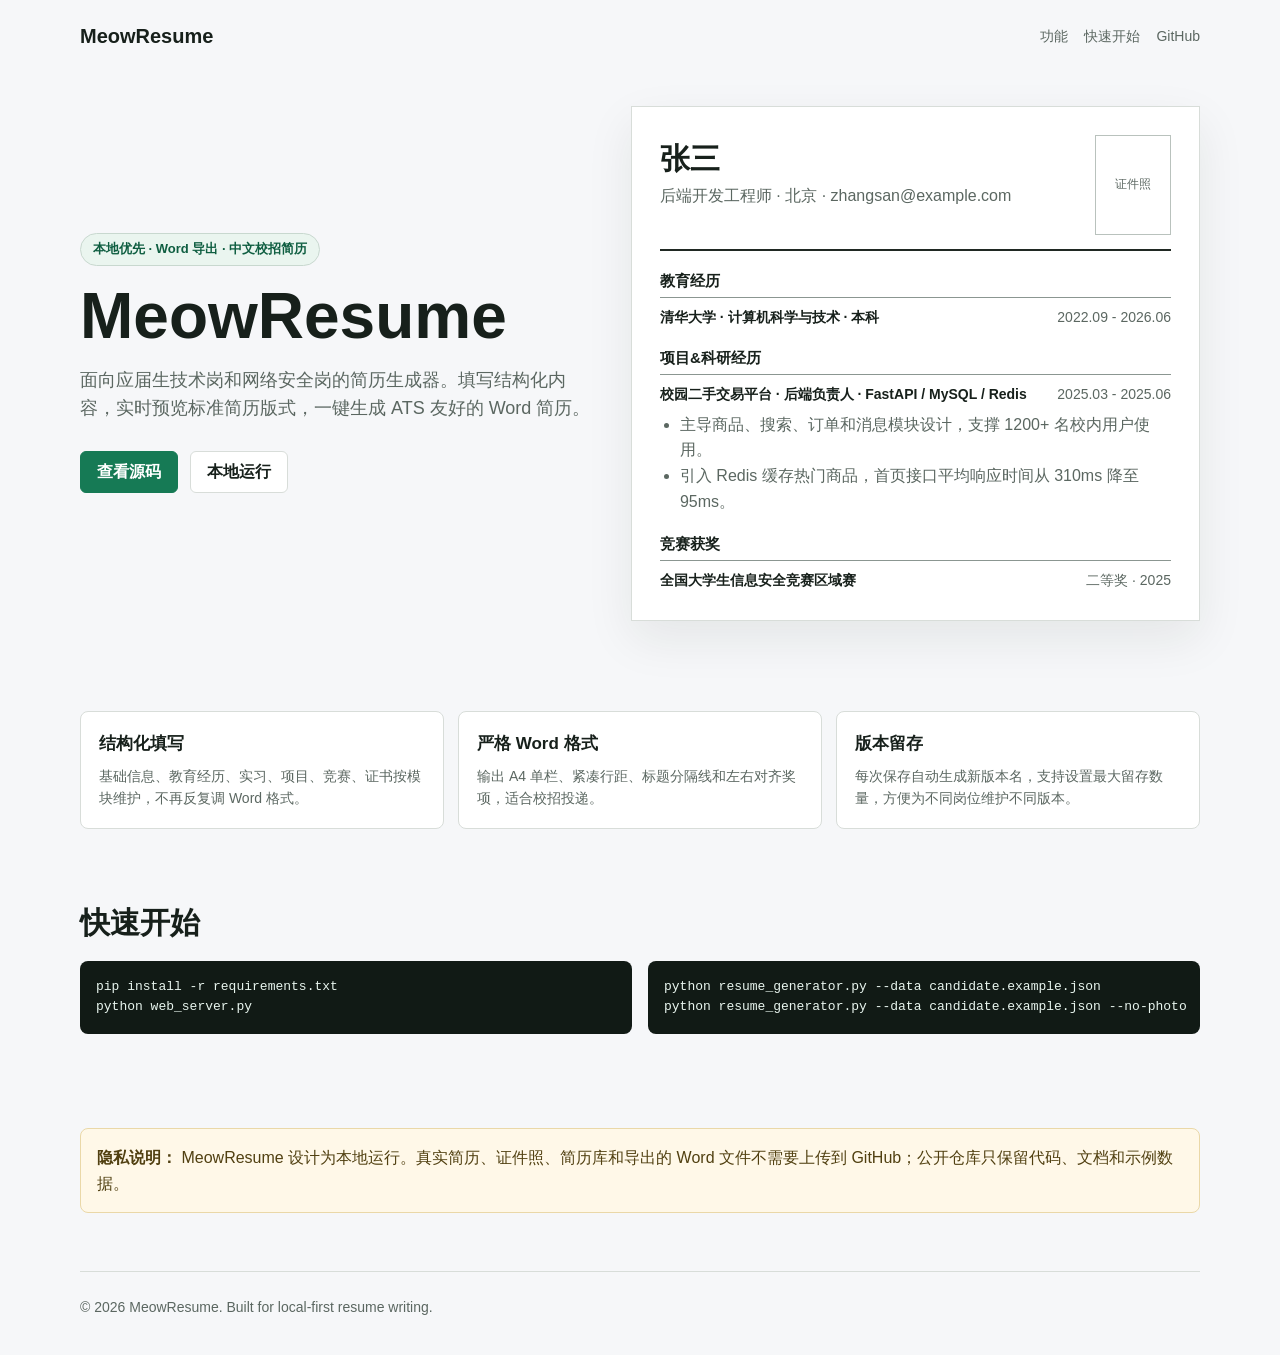
==== docs/index.html @ a23c09a2 "first commit" ====
<!doctype html>
<html lang="zh-CN">
  <head>
    <meta charset="utf-8" />
    <meta name="viewport" content="width=device-width, initial-scale=1" />
    <title>MeowResume - 应届生大厂简历 Word 生成器</title>
    <meta
      name="description"
      content="MeowResume 是一个本地优先的中文简历生成器，填写结构化内容即可生成 ATS 友好的 Word 简历。"
    />
    <style>
      :root {
        --bg: #f6f7f9;
        --ink: #17201b;
        --muted: #5b6761;
        --line: #d8ddd9;
        --panel: #ffffff;
        --accent: #167a55;
        --accent-strong: #0f5e41;
        --soft: #eaf5ef;
        --shadow: 0 18px 45px rgba(20, 38, 30, 0.08);
      }

      * {
        box-sizing: border-box;
      }

      body {
        margin: 0;
        font-family: "Microsoft YaHei", "PingFang SC", "Noto Sans SC", Arial, sans-serif;
        color: var(--ink);
        background: var(--bg);
        line-height: 1.6;
      }

      a {
        color: inherit;
      }

      .wrap {
        width: min(1120px, calc(100% - 36px));
        margin: 0 auto;
      }

      .top {
        display: flex;
        justify-content: space-between;
        align-items: center;
        padding: 20px 0;
      }

      .logo {
        font-weight: 800;
        letter-spacing: 0;
        font-size: 20px;
      }

      .nav {
        display: flex;
        gap: 16px;
        color: var(--muted);
        font-size: 14px;
      }

      .nav a {
        text-decoration: none;
      }

      .hero {
        min-height: 560px;
        display: grid;
        grid-template-columns: minmax(0, 0.95fr) minmax(340px, 1.05fr);
        gap: 36px;
        align-items: center;
        padding: 34px 0 56px;
      }

      .eyebrow {
        display: inline-flex;
        border: 1px solid #c8d8cf;
        background: var(--soft);
        color: var(--accent-strong);
        border-radius: 999px;
        padding: 5px 12px;
        font-size: 13px;
        font-weight: 700;
      }

      h1 {
        margin: 18px 0 16px;
        font-size: clamp(38px, 5vw, 68px);
        line-height: 1.02;
        letter-spacing: 0;
      }

      .lead {
        margin: 0;
        color: var(--muted);
        font-size: 18px;
        max-width: 650px;
      }

      .actions {
        display: flex;
        flex-wrap: wrap;
        gap: 12px;
        margin-top: 28px;
      }

      .btn {
        display: inline-flex;
        align-items: center;
        justify-content: center;
        min-height: 42px;
        padding: 0 16px;
        border-radius: 6px;
        border: 1px solid var(--line);
        text-decoration: none;
        font-weight: 700;
        background: var(--panel);
      }

      .btn.primary {
        background: var(--accent);
        border-color: var(--accent);
        color: #fff;
      }

      .preview {
        background: var(--panel);
        border: 1px solid var(--line);
        box-shadow: var(--shadow);
        padding: 28px;
        min-height: 460px;
      }

      .paper-head {
        display: flex;
        justify-content: space-between;
        gap: 20px;
        align-items: flex-start;
        border-bottom: 2px solid #202923;
        padding-bottom: 14px;
      }

      .paper-head strong {
        font-size: 30px;
        display: block;
      }

      .paper-head span,
      .paper p,
      .paper li {
        color: var(--muted);
      }

      .photo {
        width: 76px;
        height: 100px;
        border: 1px solid #b9c2bd;
        display: grid;
        place-items: center;
        color: var(--muted);
        font-size: 12px;
      }

      .paper h2 {
        font-size: 15px;
        border-bottom: 1px solid #8b9691;
        padding-bottom: 4px;
        margin: 18px 0 8px;
      }

      .row {
        display: grid;
        grid-template-columns: minmax(0, 1fr) max-content;
        gap: 18px;
        font-weight: 700;
        font-size: 14px;
      }

      .row span:last-child {
        color: var(--muted);
        font-weight: 500;
      }

      .paper ul {
        margin: 6px 0 0 20px;
        padding: 0;
      }

      .grid {
        display: grid;
        grid-template-columns: repeat(3, minmax(0, 1fr));
        gap: 14px;
        padding: 34px 0;
      }

      .card {
        background: var(--panel);
        border: 1px solid var(--line);
        border-radius: 8px;
        padding: 18px;
      }

      .card h3 {
        margin: 0 0 8px;
        font-size: 17px;
      }

      .card p {
        margin: 0;
        color: var(--muted);
        font-size: 14px;
      }

      .section {
        padding: 36px 0 58px;
      }

      .section h2 {
        margin: 0 0 14px;
        font-size: 30px;
      }

      .commands {
        display: grid;
        grid-template-columns: repeat(2, minmax(0, 1fr));
        gap: 16px;
      }

      pre {
        margin: 0;
        overflow: auto;
        background: #111a15;
        color: #e8f5ee;
        border-radius: 8px;
        padding: 16px;
        font-size: 13px;
      }

      .privacy {
        background: #fff8e8;
        border: 1px solid #ead8a8;
        border-radius: 8px;
        padding: 16px;
        color: #514011;
      }

      footer {
        border-top: 1px solid var(--line);
        padding: 24px 0 36px;
        color: var(--muted);
        font-size: 14px;
      }

      @media (max-width: 860px) {
        .top,
        .nav,
        .actions {
          align-items: flex-start;
        }

        .top {
          gap: 12px;
          flex-direction: column;
        }

        .hero,
        .grid,
        .commands {
          grid-template-columns: 1fr;
        }

        .hero {
          min-height: 0;
          padding-top: 20px;
        }

        .preview {
          padding: 18px;
        }
      }
    </style>
  </head>
  <body>
    <header class="wrap top">
      <div class="logo">MeowResume</div>
      <nav class="nav" aria-label="页面导航">
        <a href="#features">功能</a>
        <a href="#start">快速开始</a>
        <a href="https://github.com/Mi0uno/MeowResume">GitHub</a>
      </nav>
    </header>

    <main>
      <section class="wrap hero">
        <div>
          <span class="eyebrow">本地优先 · Word 导出 · 中文校招简历</span>
          <h1>MeowResume</h1>
          <p class="lead">
            面向应届生技术岗和网络安全岗的简历生成器。填写结构化内容，实时预览标准简历版式，一键生成 ATS 友好的 Word 简历。
          </p>
          <div class="actions">
            <a class="btn primary" href="https://github.com/Mi0uno/MeowResume">查看源码</a>
            <a class="btn" href="#start">本地运行</a>
          </div>
        </div>

        <div class="preview paper" aria-label="简历效果示意">
          <div class="paper-head">
            <div>
              <strong>张三</strong>
              <span>后端开发工程师 · 北京 · zhangsan@example.com</span>
            </div>
            <div class="photo">证件照</div>
          </div>

          <h2>教育经历</h2>
          <div class="row">
            <span>清华大学 · 计算机科学与技术 · 本科</span>
            <span>2022.09 - 2026.06</span>
          </div>

          <h2>项目&科研经历</h2>
          <div class="row">
            <span>校园二手交易平台 · 后端负责人 · FastAPI / MySQL / Redis</span>
            <span>2025.03 - 2025.06</span>
          </div>
          <ul>
            <li>主导商品、搜索、订单和消息模块设计，支撑 1200+ 名校内用户使用。</li>
            <li>引入 Redis 缓存热门商品，首页接口平均响应时间从 310ms 降至 95ms。</li>
          </ul>

          <h2>竞赛获奖</h2>
          <div class="row">
            <span>全国大学生信息安全竞赛区域赛</span>
            <span>二等奖 · 2025</span>
          </div>
        </div>
      </section>

      <section class="wrap grid" id="features">
        <article class="card">
          <h3>结构化填写</h3>
          <p>基础信息、教育经历、实习、项目、竞赛、证书按模块维护，不再反复调 Word 格式。</p>
        </article>
        <article class="card">
          <h3>严格 Word 格式</h3>
          <p>输出 A4 单栏、紧凑行距、标题分隔线和左右对齐奖项，适合校招投递。</p>
        </article>
        <article class="card">
          <h3>版本留存</h3>
          <p>每次保存自动生成新版本名，支持设置最大留存数量，方便为不同岗位维护不同版本。</p>
        </article>
      </section>

      <section class="wrap section" id="start">
        <h2>快速开始</h2>
        <div class="commands">
          <pre><code>pip install -r requirements.txt
python web_server.py</code></pre>
          <pre><code>python resume_generator.py --data candidate.example.json
python resume_generator.py --data candidate.example.json --no-photo</code></pre>
        </div>
      </section>

      <section class="wrap section">
        <div class="privacy">
          <strong>隐私说明：</strong>
          MeowResume 设计为本地运行。真实简历、证件照、简历库和导出的 Word 文件不需要上传到 GitHub；公开仓库只保留代码、文档和示例数据。
        </div>
      </section>
    </main>

    <footer class="wrap">
      © 2026 MeowResume. Built for local-first resume writing.
    </footer>
  </body>
</html>
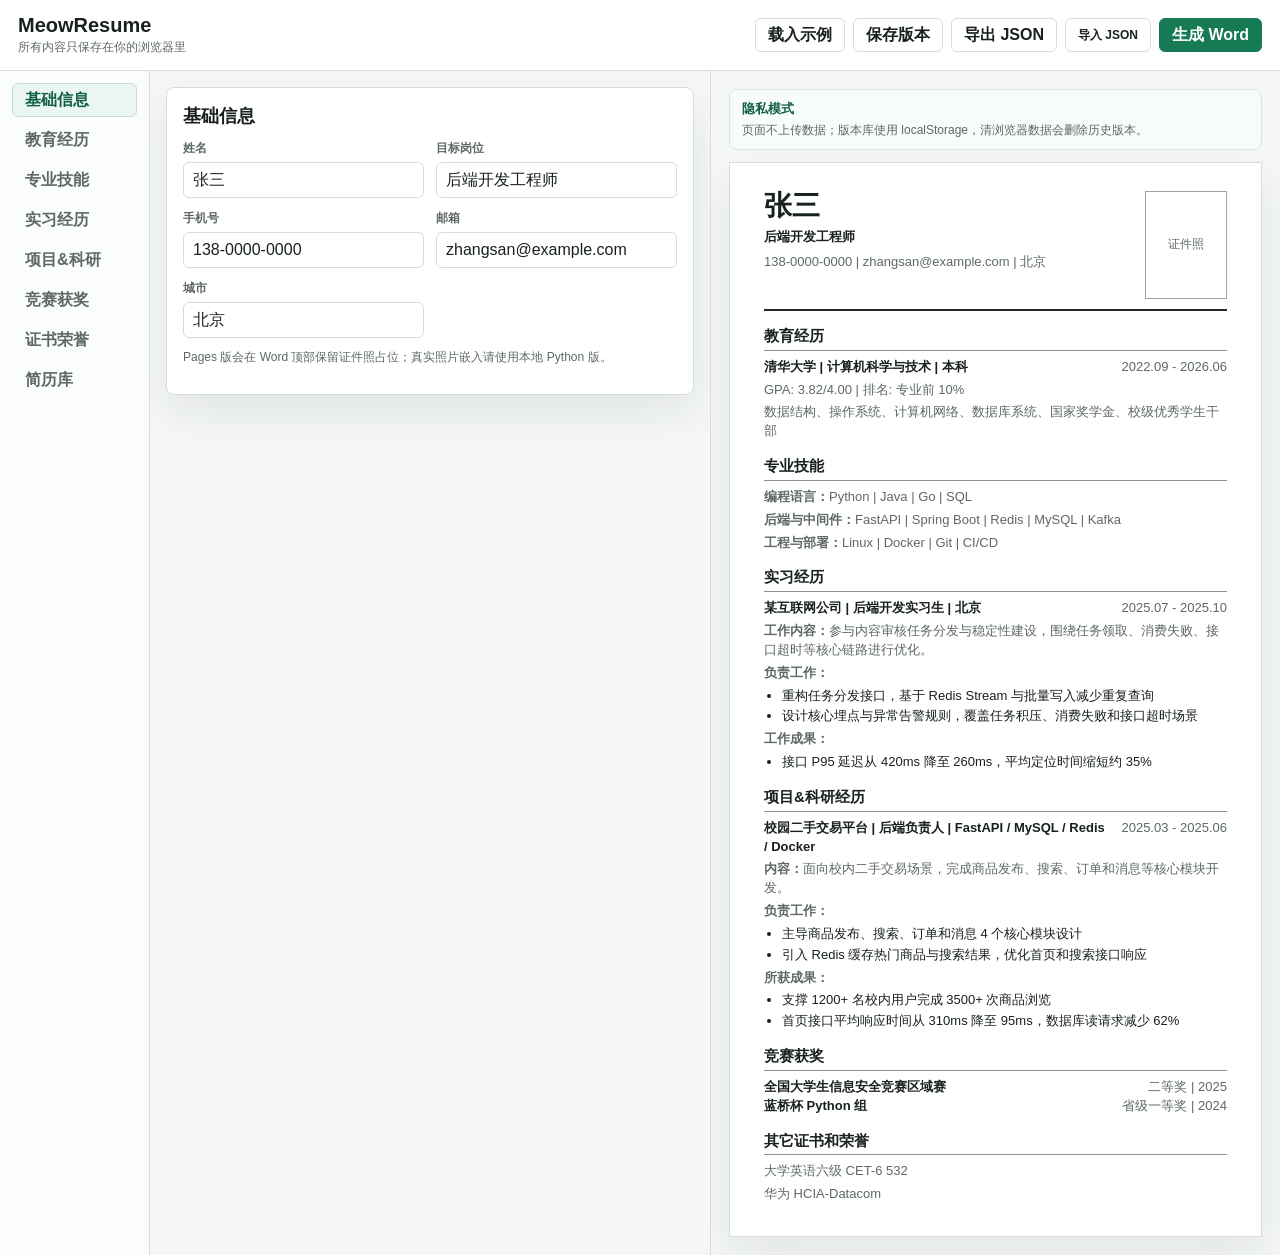
==== commit ef41065f: "Add static GitHub Pages resume builder" ====
--- a/docs/index.html
+++ b/docs/index.html
@@ -3,378 +3,45 @@
   <head>
     <meta charset="utf-8" />
     <meta name="viewport" content="width=device-width, initial-scale=1" />
-    <title>MeowResume - 应届生大厂简历 Word 生成器</title>
+    <title>MeowResume - 在线简历生成器</title>
     <meta
       name="description"
-      content="MeowResume 是一个本地优先的中文简历生成器，填写结构化内容即可生成 ATS 友好的 Word 简历。"
+      content="MeowResume 是一个浏览器本地运行的中文简历生成器，填写内容即可直接生成 Word 简历。"
     />
-    <style>
-      :root {
-        --bg: #f6f7f9;
-        --ink: #17201b;
-        --muted: #5b6761;
-        --line: #d8ddd9;
-        --panel: #ffffff;
-        --accent: #167a55;
-        --accent-strong: #0f5e41;
-        --soft: #eaf5ef;
-        --shadow: 0 18px 45px rgba(20, 38, 30, 0.08);
-      }
-
-      * {
-        box-sizing: border-box;
-      }
-
-      body {
-        margin: 0;
-        font-family: "Microsoft YaHei", "PingFang SC", "Noto Sans SC", Arial, sans-serif;
-        color: var(--ink);
-        background: var(--bg);
-        line-height: 1.6;
-      }
-
-      a {
-        color: inherit;
-      }
-
-      .wrap {
-        width: min(1120px, calc(100% - 36px));
-        margin: 0 auto;
-      }
-
-      .top {
-        display: flex;
-        justify-content: space-between;
-        align-items: center;
-        padding: 20px 0;
-      }
-
-      .logo {
-        font-weight: 800;
-        letter-spacing: 0;
-        font-size: 20px;
-      }
-
-      .nav {
-        display: flex;
-        gap: 16px;
-        color: var(--muted);
-        font-size: 14px;
-      }
-
-      .nav a {
-        text-decoration: none;
-      }
-
-      .hero {
-        min-height: 560px;
-        display: grid;
-        grid-template-columns: minmax(0, 0.95fr) minmax(340px, 1.05fr);
-        gap: 36px;
-        align-items: center;
-        padding: 34px 0 56px;
-      }
-
-      .eyebrow {
-        display: inline-flex;
-        border: 1px solid #c8d8cf;
-        background: var(--soft);
-        color: var(--accent-strong);
-        border-radius: 999px;
-        padding: 5px 12px;
-        font-size: 13px;
-        font-weight: 700;
-      }
-
-      h1 {
-        margin: 18px 0 16px;
-        font-size: clamp(38px, 5vw, 68px);
-        line-height: 1.02;
-        letter-spacing: 0;
-      }
-
-      .lead {
-        margin: 0;
-        color: var(--muted);
-        font-size: 18px;
-        max-width: 650px;
-      }
-
-      .actions {
-        display: flex;
-        flex-wrap: wrap;
-        gap: 12px;
-        margin-top: 28px;
-      }
-
-      .btn {
-        display: inline-flex;
-        align-items: center;
-        justify-content: center;
-        min-height: 42px;
-        padding: 0 16px;
-        border-radius: 6px;
-        border: 1px solid var(--line);
-        text-decoration: none;
-        font-weight: 700;
-        background: var(--panel);
-      }
-
-      .btn.primary {
-        background: var(--accent);
-        border-color: var(--accent);
-        color: #fff;
-      }
-
-      .preview {
-        background: var(--panel);
-        border: 1px solid var(--line);
-        box-shadow: var(--shadow);
-        padding: 28px;
-        min-height: 460px;
-      }
-
-      .paper-head {
-        display: flex;
-        justify-content: space-between;
-        gap: 20px;
-        align-items: flex-start;
-        border-bottom: 2px solid #202923;
-        padding-bottom: 14px;
-      }
-
-      .paper-head strong {
-        font-size: 30px;
-        display: block;
-      }
-
-      .paper-head span,
-      .paper p,
-      .paper li {
-        color: var(--muted);
-      }
-
-      .photo {
-        width: 76px;
-        height: 100px;
-        border: 1px solid #b9c2bd;
-        display: grid;
-        place-items: center;
-        color: var(--muted);
-        font-size: 12px;
-      }
-
-      .paper h2 {
-        font-size: 15px;
-        border-bottom: 1px solid #8b9691;
-        padding-bottom: 4px;
-        margin: 18px 0 8px;
-      }
-
-      .row {
-        display: grid;
-        grid-template-columns: minmax(0, 1fr) max-content;
-        gap: 18px;
-        font-weight: 700;
-        font-size: 14px;
-      }
-
-      .row span:last-child {
-        color: var(--muted);
-        font-weight: 500;
-      }
-
-      .paper ul {
-        margin: 6px 0 0 20px;
-        padding: 0;
-      }
-
-      .grid {
-        display: grid;
-        grid-template-columns: repeat(3, minmax(0, 1fr));
-        gap: 14px;
-        padding: 34px 0;
-      }
-
-      .card {
-        background: var(--panel);
-        border: 1px solid var(--line);
-        border-radius: 8px;
-        padding: 18px;
-      }
-
-      .card h3 {
-        margin: 0 0 8px;
-        font-size: 17px;
-      }
-
-      .card p {
-        margin: 0;
-        color: var(--muted);
-        font-size: 14px;
-      }
-
-      .section {
-        padding: 36px 0 58px;
-      }
-
-      .section h2 {
-        margin: 0 0 14px;
-        font-size: 30px;
-      }
-
-      .commands {
-        display: grid;
-        grid-template-columns: repeat(2, minmax(0, 1fr));
-        gap: 16px;
-      }
-
-      pre {
-        margin: 0;
-        overflow: auto;
-        background: #111a15;
-        color: #e8f5ee;
-        border-radius: 8px;
-        padding: 16px;
-        font-size: 13px;
-      }
-
-      .privacy {
-        background: #fff8e8;
-        border: 1px solid #ead8a8;
-        border-radius: 8px;
-        padding: 16px;
-        color: #514011;
-      }
-
-      footer {
-        border-top: 1px solid var(--line);
-        padding: 24px 0 36px;
-        color: var(--muted);
-        font-size: 14px;
-      }
-
-      @media (max-width: 860px) {
-        .top,
-        .nav,
-        .actions {
-          align-items: flex-start;
-        }
-
-        .top {
-          gap: 12px;
-          flex-direction: column;
-        }
-
-        .hero,
-        .grid,
-        .commands {
-          grid-template-columns: 1fr;
-        }
-
-        .hero {
-          min-height: 0;
-          padding-top: 20px;
-        }
-
-        .preview {
-          padding: 18px;
-        }
-      }
-    </style>
+    <link rel="stylesheet" href="./styles.css" />
   </head>
   <body>
-    <header class="wrap top">
-      <div class="logo">MeowResume</div>
-      <nav class="nav" aria-label="页面导航">
-        <a href="#features">功能</a>
-        <a href="#start">快速开始</a>
-        <a href="https://github.com/Mi0uno/MeowResume">GitHub</a>
-      </nav>
-    </header>
+    <div class="app-shell">
+      <header class="topbar">
+        <div class="brand">
+          <strong>MeowResume</strong>
+          <span id="statusText">所有内容只保存在你的浏览器里</span>
+        </div>
+        <div class="top-actions">
+          <button class="ghost" id="loadSampleBtn" type="button">载入示例</button>
+          <button class="ghost" id="saveBtn" type="button">保存版本</button>
+          <button class="ghost" id="exportJsonBtn" type="button">导出 JSON</button>
+          <label class="ghost file-button">
+            导入 JSON
+            <input id="importJsonInput" type="file" accept="application/json,.json" />
+          </label>
+          <button class="primary" id="generateBtn" type="button">生成 Word</button>
+        </div>
+      </header>
 
-    <main>
-      <section class="wrap hero">
-        <div>
-          <span class="eyebrow">本地优先 · Word 导出 · 中文校招简历</span>
-          <h1>MeowResume</h1>
-          <p class="lead">
-            面向应届生技术岗和网络安全岗的简历生成器。填写结构化内容，实时预览标准简历版式，一键生成 ATS 友好的 Word 简历。
-          </p>
-          <div class="actions">
-            <a class="btn primary" href="https://github.com/Mi0uno/MeowResume">查看源码</a>
-            <a class="btn" href="#start">本地运行</a>
+      <main class="workspace">
+        <aside class="nav" id="sectionNav" aria-label="编辑模块"></aside>
+        <section class="editor" id="editor" aria-label="内容编辑"></section>
+        <aside class="preview-pane" aria-label="简历预览">
+          <div class="privacy-note">
+            <strong>隐私模式</strong>
+            <span>页面不上传数据；版本库使用 localStorage，清浏览器数据会删除历史版本。</span>
           </div>
-        </div>
+          <article class="resume-paper" id="preview"></article>
+        </aside>
+      </main>
+    </div>
 
-        <div class="preview paper" aria-label="简历效果示意">
-          <div class="paper-head">
-            <div>
-              <strong>张三</strong>
-              <span>后端开发工程师 · 北京 · zhangsan@example.com</span>
-            </div>
-            <div class="photo">证件照</div>
-          </div>
-
-          <h2>教育经历</h2>
-          <div class="row">
-            <span>清华大学 · 计算机科学与技术 · 本科</span>
-            <span>2022.09 - 2026.06</span>
-          </div>
-
-          <h2>项目&科研经历</h2>
-          <div class="row">
-            <span>校园二手交易平台 · 后端负责人 · FastAPI / MySQL / Redis</span>
-            <span>2025.03 - 2025.06</span>
-          </div>
-          <ul>
-            <li>主导商品、搜索、订单和消息模块设计，支撑 1200+ 名校内用户使用。</li>
-            <li>引入 Redis 缓存热门商品，首页接口平均响应时间从 310ms 降至 95ms。</li>
-          </ul>
-
-          <h2>竞赛获奖</h2>
-          <div class="row">
-            <span>全国大学生信息安全竞赛区域赛</span>
-            <span>二等奖 · 2025</span>
-          </div>
-        </div>
-      </section>
-
-      <section class="wrap grid" id="features">
-        <article class="card">
-          <h3>结构化填写</h3>
-          <p>基础信息、教育经历、实习、项目、竞赛、证书按模块维护，不再反复调 Word 格式。</p>
-        </article>
-        <article class="card">
-          <h3>严格 Word 格式</h3>
-          <p>输出 A4 单栏、紧凑行距、标题分隔线和左右对齐奖项，适合校招投递。</p>
-        </article>
-        <article class="card">
-          <h3>版本留存</h3>
-          <p>每次保存自动生成新版本名，支持设置最大留存数量，方便为不同岗位维护不同版本。</p>
-        </article>
-      </section>
-
-      <section class="wrap section" id="start">
-        <h2>快速开始</h2>
-        <div class="commands">
-          <pre><code>pip install -r requirements.txt
-python web_server.py</code></pre>
-          <pre><code>python resume_generator.py --data candidate.example.json
-python resume_generator.py --data candidate.example.json --no-photo</code></pre>
-        </div>
-      </section>
-
-      <section class="wrap section">
-        <div class="privacy">
-          <strong>隐私说明：</strong>
-          MeowResume 设计为本地运行。真实简历、证件照、简历库和导出的 Word 文件不需要上传到 GitHub；公开仓库只保留代码、文档和示例数据。
-        </div>
-      </section>
-    </main>
-
-    <footer class="wrap">
-      © 2026 MeowResume. Built for local-first resume writing.
-    </footer>
+    <script src="./app.js"></script>
   </body>
 </html>
--- a/docs/styles.css
+++ b/docs/styles.css
@@ -0,0 +1,425 @@
+:root {
+  --bg: #f4f6f7;
+  --panel: #ffffff;
+  --ink: #18211d;
+  --muted: #5d6962;
+  --line: #d7ddd9;
+  --line-strong: #9aa7a0;
+  --accent: #167a55;
+  --accent-dark: #0f5f42;
+  --danger: #b7352d;
+  --soft: #ecf6f1;
+  --shadow: 0 18px 42px rgba(22, 37, 30, 0.08);
+}
+
+* {
+  box-sizing: border-box;
+}
+
+body {
+  margin: 0;
+  min-width: 320px;
+  background: var(--bg);
+  color: var(--ink);
+  font-family: "Microsoft YaHei", "PingFang SC", "Noto Sans SC", Arial, sans-serif;
+}
+
+button,
+input,
+textarea,
+select {
+  font: inherit;
+}
+
+button,
+.file-button {
+  min-height: 34px;
+  border: 1px solid var(--line);
+  border-radius: 6px;
+  padding: 0 12px;
+  background: var(--panel);
+  color: var(--ink);
+  cursor: pointer;
+  display: inline-flex;
+  align-items: center;
+  justify-content: center;
+  font-weight: 700;
+  white-space: nowrap;
+}
+
+button:hover,
+.file-button:hover {
+  border-color: var(--line-strong);
+}
+
+.primary {
+  background: var(--accent);
+  border-color: var(--accent);
+  color: #fff;
+}
+
+.danger {
+  color: var(--danger);
+}
+
+.file-button input {
+  display: none;
+}
+
+.app-shell {
+  min-height: 100vh;
+  display: grid;
+  grid-template-rows: auto 1fr;
+}
+
+.topbar {
+  position: sticky;
+  top: 0;
+  z-index: 10;
+  display: flex;
+  justify-content: space-between;
+  align-items: center;
+  gap: 16px;
+  padding: 14px 18px;
+  border-bottom: 1px solid var(--line);
+  background: rgba(255, 255, 255, 0.94);
+  backdrop-filter: blur(12px);
+}
+
+.brand {
+  display: grid;
+  gap: 2px;
+  min-width: 0;
+}
+
+.brand strong {
+  font-size: 20px;
+}
+
+.brand span {
+  color: var(--muted);
+  font-size: 12px;
+  overflow: hidden;
+  text-overflow: ellipsis;
+  white-space: nowrap;
+}
+
+.top-actions {
+  display: flex;
+  flex-wrap: wrap;
+  justify-content: flex-end;
+  gap: 8px;
+}
+
+.workspace {
+  display: grid;
+  grid-template-columns: 150px minmax(360px, 560px) minmax(460px, 1fr);
+  min-height: 0;
+}
+
+.nav {
+  border-right: 1px solid var(--line);
+  background: #fbfcfc;
+  padding: 12px;
+  display: grid;
+  align-content: start;
+  gap: 6px;
+}
+
+.nav button {
+  justify-content: flex-start;
+  width: 100%;
+  background: transparent;
+  border-color: transparent;
+  color: var(--muted);
+}
+
+.nav button.active {
+  color: var(--accent-dark);
+  background: var(--soft);
+  border-color: #c9ded3;
+}
+
+.editor {
+  padding: 16px;
+  overflow: auto;
+}
+
+.panel {
+  background: var(--panel);
+  border: 1px solid var(--line);
+  border-radius: 8px;
+  box-shadow: var(--shadow);
+  padding: 16px;
+}
+
+.section-head {
+  display: flex;
+  justify-content: space-between;
+  gap: 12px;
+  align-items: center;
+  margin-bottom: 12px;
+}
+
+.section-head h2 {
+  margin: 0;
+  font-size: 18px;
+}
+
+.form-grid {
+  display: grid;
+  grid-template-columns: repeat(2, minmax(0, 1fr));
+  gap: 12px;
+}
+
+.field {
+  display: grid;
+  gap: 5px;
+}
+
+.field.full {
+  grid-column: 1 / -1;
+}
+
+label {
+  color: var(--muted);
+  font-size: 12px;
+  font-weight: 700;
+}
+
+input,
+textarea,
+select {
+  width: 100%;
+  min-width: 0;
+  border: 1px solid var(--line);
+  border-radius: 6px;
+  background: #fff;
+  color: var(--ink);
+  padding: 8px 9px;
+  outline: none;
+}
+
+textarea {
+  min-height: 92px;
+  resize: vertical;
+  line-height: 1.55;
+}
+
+input:focus,
+textarea:focus,
+select:focus {
+  border-color: var(--accent);
+  box-shadow: 0 0 0 3px rgba(22, 122, 85, 0.12);
+}
+
+.entry-list {
+  display: grid;
+  gap: 12px;
+}
+
+.entry {
+  border: 1px solid var(--line);
+  border-radius: 8px;
+  padding: 12px;
+  background: #fbfcfc;
+}
+
+.entry-head {
+  display: flex;
+  justify-content: space-between;
+  align-items: center;
+  margin-bottom: 10px;
+  font-weight: 800;
+}
+
+.hint {
+  color: var(--muted);
+  font-size: 12px;
+  margin-top: 10px;
+  line-height: 1.5;
+}
+
+.version-list {
+  display: grid;
+  gap: 8px;
+}
+
+.version-item {
+  display: grid;
+  grid-template-columns: minmax(0, 1fr) auto;
+  gap: 10px;
+  align-items: center;
+  border: 1px solid var(--line);
+  border-radius: 7px;
+  padding: 10px;
+  background: #fff;
+}
+
+.version-item strong,
+.version-item span {
+  display: block;
+  overflow: hidden;
+  text-overflow: ellipsis;
+  white-space: nowrap;
+}
+
+.version-item span {
+  color: var(--muted);
+  font-size: 12px;
+  margin-top: 2px;
+}
+
+.preview-pane {
+  padding: 18px;
+  overflow: auto;
+  border-left: 1px solid var(--line);
+}
+
+.privacy-note {
+  display: grid;
+  gap: 4px;
+  max-width: 820px;
+  margin: 0 auto 12px;
+  border: 1px solid #d9e5dd;
+  border-radius: 8px;
+  background: #f7fbf9;
+  padding: 10px 12px;
+  color: var(--muted);
+  font-size: 12px;
+}
+
+.privacy-note strong {
+  color: var(--accent-dark);
+  font-size: 13px;
+}
+
+.resume-paper {
+  max-width: 820px;
+  min-height: 1060px;
+  margin: 0 auto;
+  padding: 28px 34px;
+  background: #fff;
+  border: 1px solid var(--line);
+  box-shadow: var(--shadow);
+  font-family: DengXian, "Microsoft YaHei", Calibri, Arial, sans-serif;
+  font-size: 13px;
+  line-height: 1.45;
+}
+
+.resume-top {
+  display: grid;
+  grid-template-columns: 1fr 82px;
+  gap: 18px;
+  align-items: start;
+  padding-bottom: 10px;
+  border-bottom: 2px solid #222c26;
+}
+
+.resume-name {
+  margin: 0;
+  font-size: 28px;
+  line-height: 1.1;
+}
+
+.resume-role {
+  margin-top: 6px;
+  font-weight: 800;
+}
+
+.resume-contact {
+  margin-top: 6px;
+  color: var(--muted);
+  overflow-wrap: anywhere;
+}
+
+.resume-photo {
+  width: 82px;
+  height: 108px;
+  border: 1px solid #9aa7a0;
+  display: grid;
+  place-items: center;
+  color: var(--muted);
+  font-size: 12px;
+}
+
+.resume-section {
+  margin-top: 14px;
+}
+
+.resume-section h2 {
+  margin: 0 0 7px;
+  padding-bottom: 3px;
+  border-bottom: 1px solid #8b9691;
+  font-size: 15px;
+}
+
+.resume-row {
+  display: grid;
+  grid-template-columns: minmax(0, 1fr) max-content;
+  gap: 16px;
+  font-weight: 800;
+}
+
+.resume-row span:last-child {
+  color: var(--muted);
+  font-weight: 500;
+  text-align: right;
+}
+
+.resume-section p {
+  margin: 4px 0;
+  color: var(--muted);
+}
+
+.resume-section ul {
+  margin: 4px 0 0 18px;
+  padding: 0;
+}
+
+.resume-section li {
+  margin: 2px 0;
+}
+
+@media (max-width: 1180px) {
+  .workspace {
+    grid-template-columns: 136px minmax(0, 1fr);
+  }
+
+  .preview-pane {
+    display: none;
+  }
+}
+
+@media (max-width: 760px) {
+  .topbar {
+    position: static;
+    align-items: stretch;
+    flex-direction: column;
+  }
+
+  .top-actions {
+    display: grid;
+    grid-template-columns: repeat(2, minmax(0, 1fr));
+    justify-content: stretch;
+  }
+
+  .workspace {
+    display: block;
+  }
+
+  .nav {
+    display: flex;
+    overflow-x: auto;
+    border-right: 0;
+    border-bottom: 1px solid var(--line);
+  }
+
+  .nav button {
+    width: auto;
+  }
+
+  .form-grid {
+    grid-template-columns: 1fr;
+  }
+}
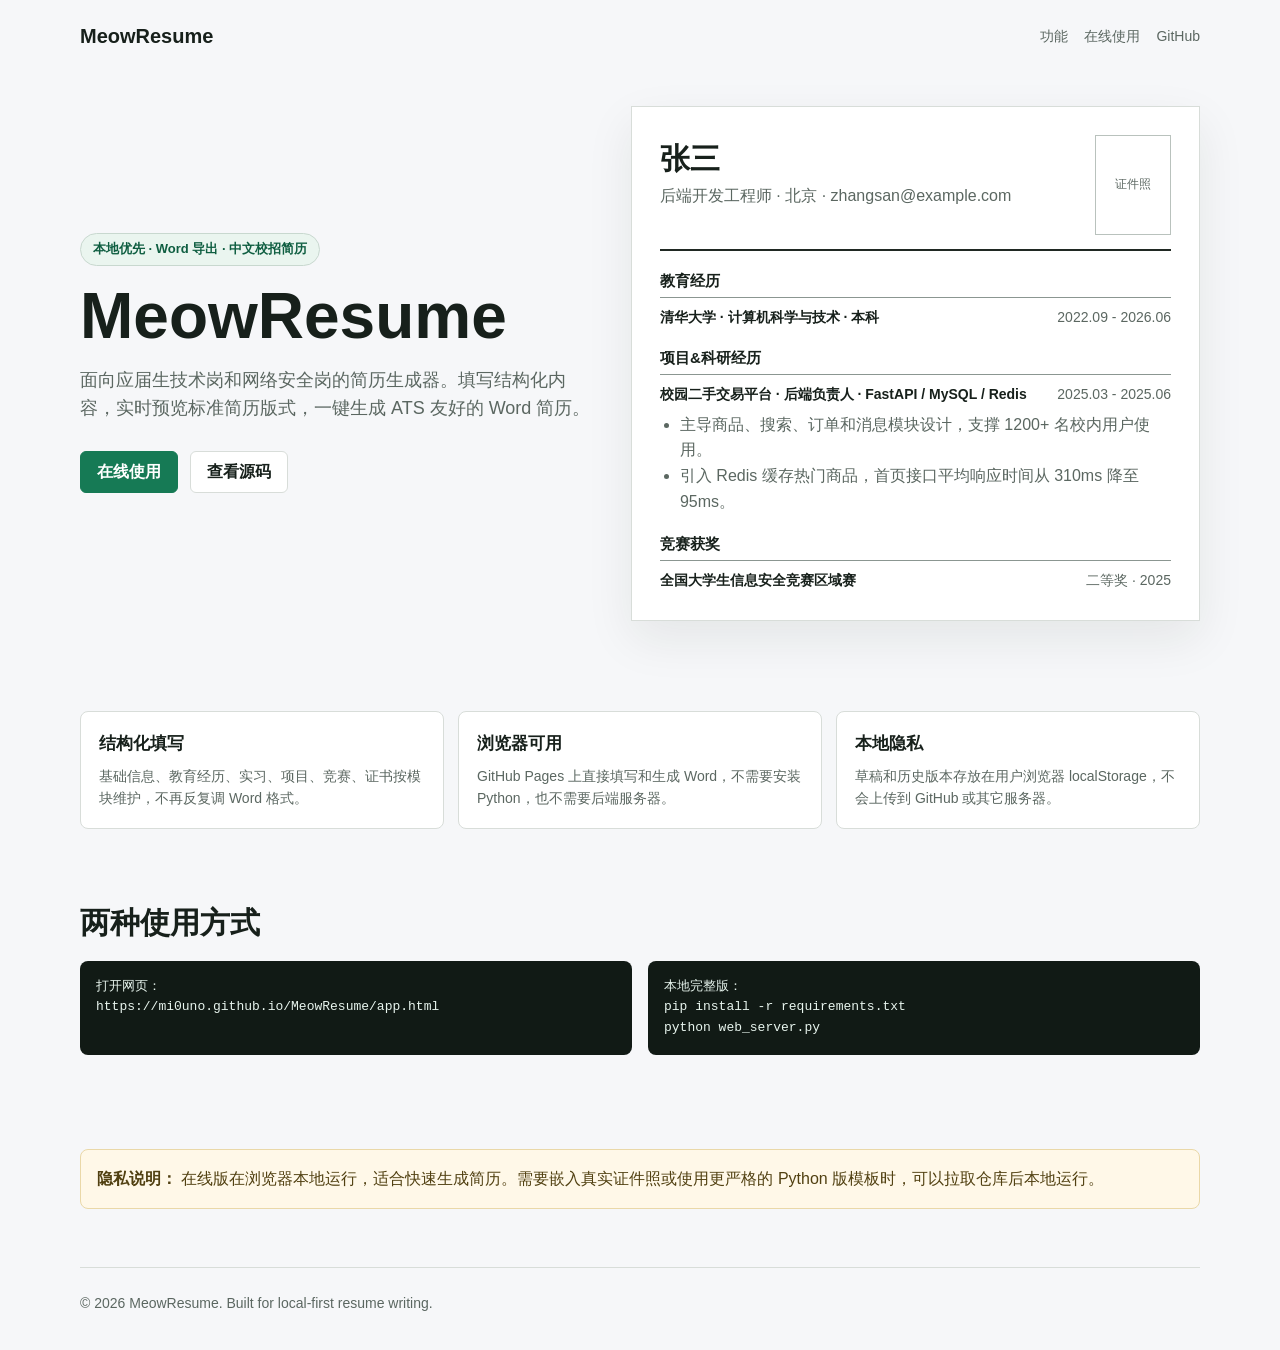
==== commit f3923ab7: "Restore landing page with app entry" ====
--- a/docs/index.html
+++ b/docs/index.html
@@ -3,45 +3,372 @@
   <head>
     <meta charset="utf-8" />
     <meta name="viewport" content="width=device-width, initial-scale=1" />
-    <title>MeowResume - 在线简历生成器</title>
+    <title>MeowResume - 应届生大厂简历 Word 生成器</title>
     <meta
       name="description"
-      content="MeowResume 是一个浏览器本地运行的中文简历生成器，填写内容即可直接生成 Word 简历。"
+      content="MeowResume 是一个本地优先的中文简历生成器，填写结构化内容即可生成 ATS 友好的 Word 简历。"
     />
-    <link rel="stylesheet" href="./styles.css" />
+    <style>
+      :root {
+        --bg: #f6f7f9;
+        --ink: #17201b;
+        --muted: #5b6761;
+        --line: #d8ddd9;
+        --panel: #ffffff;
+        --accent: #167a55;
+        --accent-strong: #0f5e41;
+        --soft: #eaf5ef;
+        --shadow: 0 18px 45px rgba(20, 38, 30, 0.08);
+      }
+
+      * {
+        box-sizing: border-box;
+      }
+
+      body {
+        margin: 0;
+        font-family: "Microsoft YaHei", "PingFang SC", "Noto Sans SC", Arial, sans-serif;
+        color: var(--ink);
+        background: var(--bg);
+        line-height: 1.6;
+      }
+
+      a {
+        color: inherit;
+      }
+
+      .wrap {
+        width: min(1120px, calc(100% - 36px));
+        margin: 0 auto;
+      }
+
+      .top {
+        display: flex;
+        justify-content: space-between;
+        align-items: center;
+        padding: 20px 0;
+      }
+
+      .logo {
+        font-weight: 800;
+        font-size: 20px;
+      }
+
+      .nav {
+        display: flex;
+        gap: 16px;
+        color: var(--muted);
+        font-size: 14px;
+      }
+
+      .nav a {
+        text-decoration: none;
+      }
+
+      .hero {
+        min-height: 560px;
+        display: grid;
+        grid-template-columns: minmax(0, 0.95fr) minmax(340px, 1.05fr);
+        gap: 36px;
+        align-items: center;
+        padding: 34px 0 56px;
+      }
+
+      .eyebrow {
+        display: inline-flex;
+        border: 1px solid #c8d8cf;
+        background: var(--soft);
+        color: var(--accent-strong);
+        border-radius: 999px;
+        padding: 5px 12px;
+        font-size: 13px;
+        font-weight: 700;
+      }
+
+      h1 {
+        margin: 18px 0 16px;
+        font-size: clamp(38px, 5vw, 68px);
+        line-height: 1.02;
+      }
+
+      .lead {
+        margin: 0;
+        color: var(--muted);
+        font-size: 18px;
+        max-width: 650px;
+      }
+
+      .actions {
+        display: flex;
+        flex-wrap: wrap;
+        gap: 12px;
+        margin-top: 28px;
+      }
+
+      .btn {
+        display: inline-flex;
+        align-items: center;
+        justify-content: center;
+        min-height: 42px;
+        padding: 0 16px;
+        border-radius: 6px;
+        border: 1px solid var(--line);
+        text-decoration: none;
+        font-weight: 700;
+        background: var(--panel);
+      }
+
+      .btn.primary {
+        background: var(--accent);
+        border-color: var(--accent);
+        color: #fff;
+      }
+
+      .preview {
+        background: var(--panel);
+        border: 1px solid var(--line);
+        box-shadow: var(--shadow);
+        padding: 28px;
+        min-height: 460px;
+      }
+
+      .paper-head {
+        display: flex;
+        justify-content: space-between;
+        gap: 20px;
+        align-items: flex-start;
+        border-bottom: 2px solid #202923;
+        padding-bottom: 14px;
+      }
+
+      .paper-head strong {
+        font-size: 30px;
+        display: block;
+      }
+
+      .paper-head span,
+      .paper p,
+      .paper li {
+        color: var(--muted);
+      }
+
+      .photo {
+        width: 76px;
+        height: 100px;
+        border: 1px solid #b9c2bd;
+        display: grid;
+        place-items: center;
+        color: var(--muted);
+        font-size: 12px;
+      }
+
+      .paper h2 {
+        font-size: 15px;
+        border-bottom: 1px solid #8b9691;
+        padding-bottom: 4px;
+        margin: 18px 0 8px;
+      }
+
+      .row {
+        display: grid;
+        grid-template-columns: minmax(0, 1fr) max-content;
+        gap: 18px;
+        font-weight: 700;
+        font-size: 14px;
+      }
+
+      .row span:last-child {
+        color: var(--muted);
+        font-weight: 500;
+      }
+
+      .paper ul {
+        margin: 6px 0 0 20px;
+        padding: 0;
+      }
+
+      .grid {
+        display: grid;
+        grid-template-columns: repeat(3, minmax(0, 1fr));
+        gap: 14px;
+        padding: 34px 0;
+      }
+
+      .card {
+        background: var(--panel);
+        border: 1px solid var(--line);
+        border-radius: 8px;
+        padding: 18px;
+      }
+
+      .card h3 {
+        margin: 0 0 8px;
+        font-size: 17px;
+      }
+
+      .card p {
+        margin: 0;
+        color: var(--muted);
+        font-size: 14px;
+      }
+
+      .section {
+        padding: 36px 0 58px;
+      }
+
+      .section h2 {
+        margin: 0 0 14px;
+        font-size: 30px;
+      }
+
+      .commands {
+        display: grid;
+        grid-template-columns: repeat(2, minmax(0, 1fr));
+        gap: 16px;
+      }
+
+      pre {
+        margin: 0;
+        overflow: auto;
+        background: #111a15;
+        color: #e8f5ee;
+        border-radius: 8px;
+        padding: 16px;
+        font-size: 13px;
+      }
+
+      .privacy {
+        background: #fff8e8;
+        border: 1px solid #ead8a8;
+        border-radius: 8px;
+        padding: 16px;
+        color: #514011;
+      }
+
+      footer {
+        border-top: 1px solid var(--line);
+        padding: 24px 0 36px;
+        color: var(--muted);
+        font-size: 14px;
+      }
+
+      @media (max-width: 860px) {
+        .top {
+          gap: 12px;
+          flex-direction: column;
+          align-items: flex-start;
+        }
+
+        .hero,
+        .grid,
+        .commands {
+          grid-template-columns: 1fr;
+        }
+
+        .hero {
+          min-height: 0;
+          padding-top: 20px;
+        }
+
+        .preview {
+          padding: 18px;
+        }
+      }
+    </style>
   </head>
   <body>
-    <div class="app-shell">
-      <header class="topbar">
-        <div class="brand">
-          <strong>MeowResume</strong>
-          <span id="statusText">所有内容只保存在你的浏览器里</span>
+    <header class="wrap top">
+      <div class="logo">MeowResume</div>
+      <nav class="nav" aria-label="页面导航">
+        <a href="#features">功能</a>
+        <a href="./app.html">在线使用</a>
+        <a href="https://github.com/Mi0uno/MeowResume">GitHub</a>
+      </nav>
+    </header>
+
+    <main>
+      <section class="wrap hero">
+        <div>
+          <span class="eyebrow">本地优先 · Word 导出 · 中文校招简历</span>
+          <h1>MeowResume</h1>
+          <p class="lead">
+            面向应届生技术岗和网络安全岗的简历生成器。填写结构化内容，实时预览标准简历版式，一键生成 ATS 友好的 Word 简历。
+          </p>
+          <div class="actions">
+            <a class="btn primary" href="./app.html">在线使用</a>
+            <a class="btn" href="https://github.com/Mi0uno/MeowResume">查看源码</a>
+          </div>
         </div>
-        <div class="top-actions">
-          <button class="ghost" id="loadSampleBtn" type="button">载入示例</button>
-          <button class="ghost" id="saveBtn" type="button">保存版本</button>
-          <button class="ghost" id="exportJsonBtn" type="button">导出 JSON</button>
-          <label class="ghost file-button">
-            导入 JSON
-            <input id="importJsonInput" type="file" accept="application/json,.json" />
-          </label>
-          <button class="primary" id="generateBtn" type="button">生成 Word</button>
+
+        <div class="preview paper" aria-label="简历效果示意">
+          <div class="paper-head">
+            <div>
+              <strong>张三</strong>
+              <span>后端开发工程师 · 北京 · zhangsan@example.com</span>
+            </div>
+            <div class="photo">证件照</div>
+          </div>
+
+          <h2>教育经历</h2>
+          <div class="row">
+            <span>清华大学 · 计算机科学与技术 · 本科</span>
+            <span>2022.09 - 2026.06</span>
+          </div>
+
+          <h2>项目&科研经历</h2>
+          <div class="row">
+            <span>校园二手交易平台 · 后端负责人 · FastAPI / MySQL / Redis</span>
+            <span>2025.03 - 2025.06</span>
+          </div>
+          <ul>
+            <li>主导商品、搜索、订单和消息模块设计，支撑 1200+ 名校内用户使用。</li>
+            <li>引入 Redis 缓存热门商品，首页接口平均响应时间从 310ms 降至 95ms。</li>
+          </ul>
+
+          <h2>竞赛获奖</h2>
+          <div class="row">
+            <span>全国大学生信息安全竞赛区域赛</span>
+            <span>二等奖 · 2025</span>
+          </div>
         </div>
-      </header>
-
-      <main class="workspace">
-        <aside class="nav" id="sectionNav" aria-label="编辑模块"></aside>
-        <section class="editor" id="editor" aria-label="内容编辑"></section>
-        <aside class="preview-pane" aria-label="简历预览">
-          <div class="privacy-note">
-            <strong>隐私模式</strong>
-            <span>页面不上传数据；版本库使用 localStorage，清浏览器数据会删除历史版本。</span>
-          </div>
-          <article class="resume-paper" id="preview"></article>
-        </aside>
-      </main>
-    </div>
-
-    <script src="./app.js"></script>
+      </section>
+
+      <section class="wrap grid" id="features">
+        <article class="card">
+          <h3>结构化填写</h3>
+          <p>基础信息、教育经历、实习、项目、竞赛、证书按模块维护，不再反复调 Word 格式。</p>
+        </article>
+        <article class="card">
+          <h3>浏览器可用</h3>
+          <p>GitHub Pages 上直接填写和生成 Word，不需要安装 Python，也不需要后端服务器。</p>
+        </article>
+        <article class="card">
+          <h3>本地隐私</h3>
+          <p>草稿和历史版本存放在用户浏览器 localStorage，不会上传到 GitHub 或其它服务器。</p>
+        </article>
+      </section>
+
+      <section class="wrap section" id="start">
+        <h2>两种使用方式</h2>
+        <div class="commands">
+          <pre><code>打开网页：
+https://mi0uno.github.io/MeowResume/app.html</code></pre>
+          <pre><code>本地完整版：
+pip install -r requirements.txt
+python web_server.py</code></pre>
+        </div>
+      </section>
+
+      <section class="wrap section">
+        <div class="privacy">
+          <strong>隐私说明：</strong>
+          在线版在浏览器本地运行，适合快速生成简历。需要嵌入真实证件照或使用更严格的 Python 版模板时，可以拉取仓库后本地运行。
+        </div>
+      </section>
+    </main>
+
+    <footer class="wrap">
+      © 2026 MeowResume. Built for local-first resume writing.
+    </footer>
   </body>
 </html>
